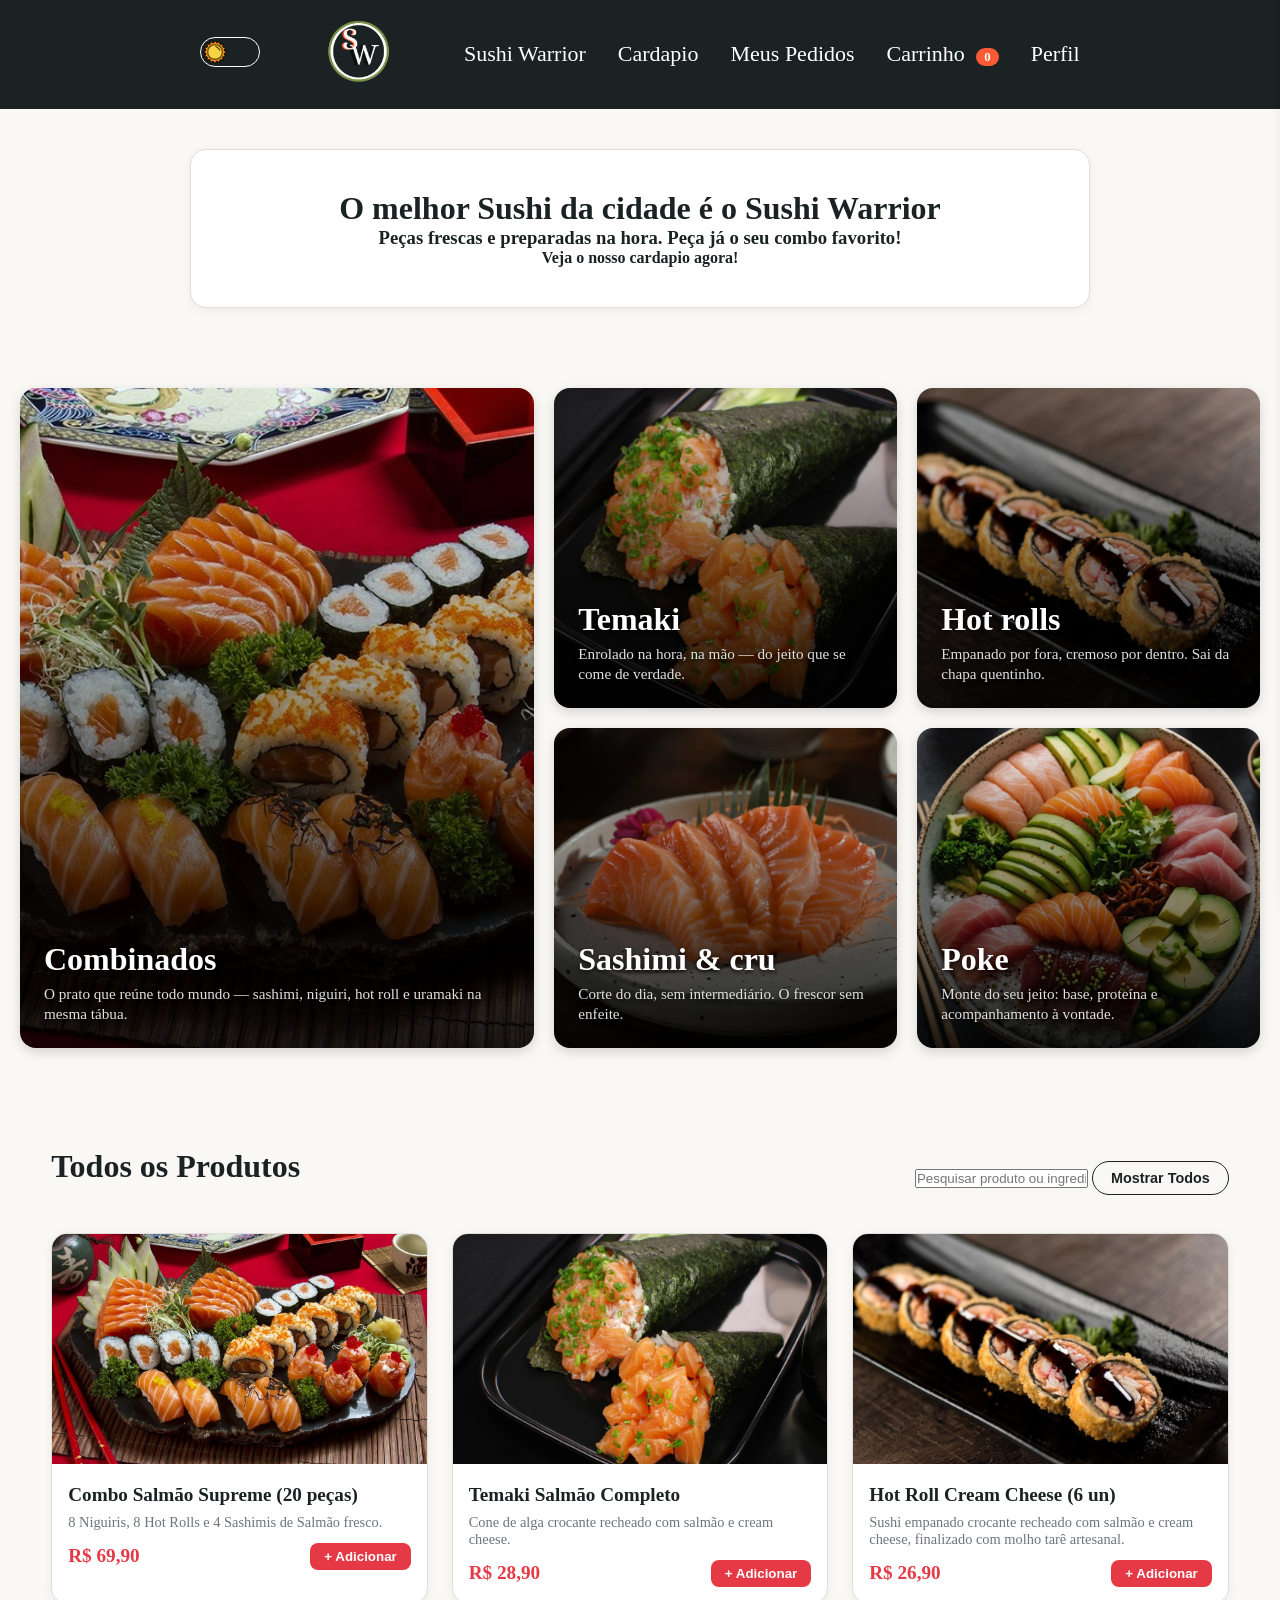
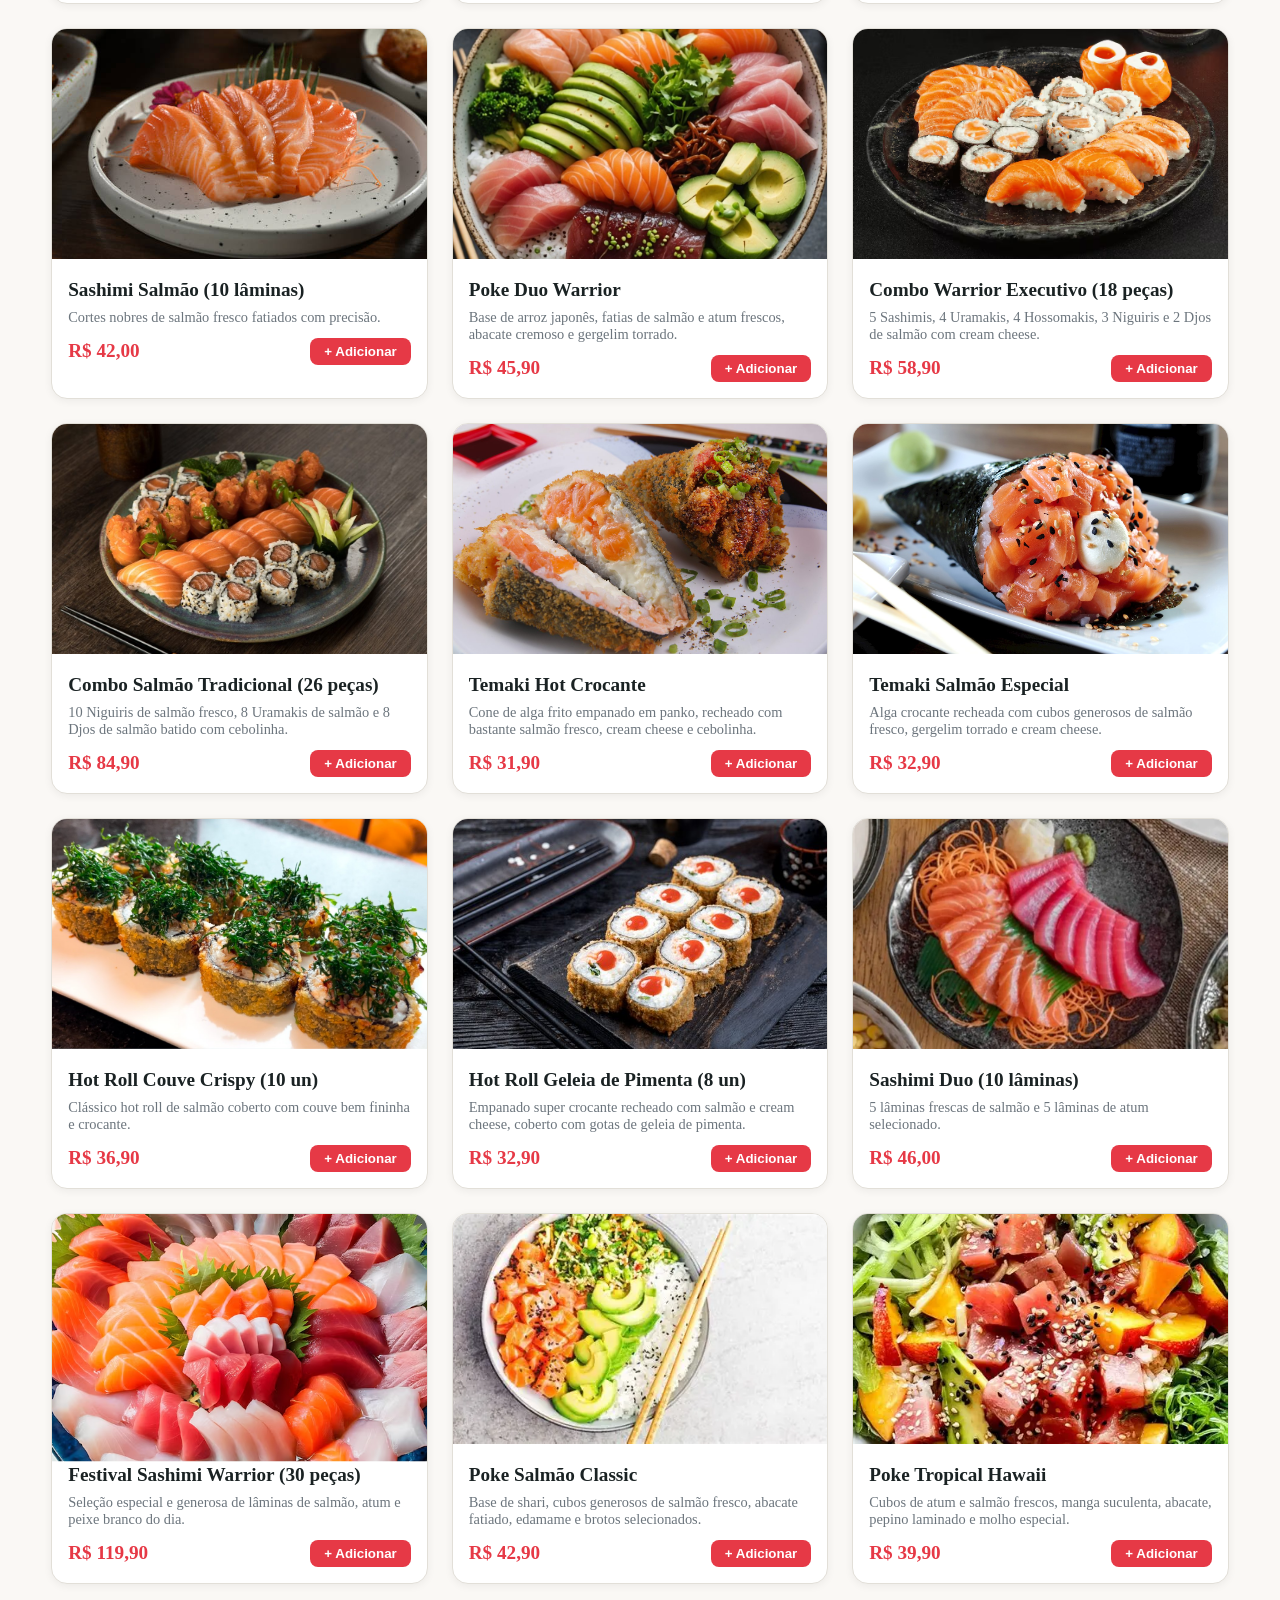
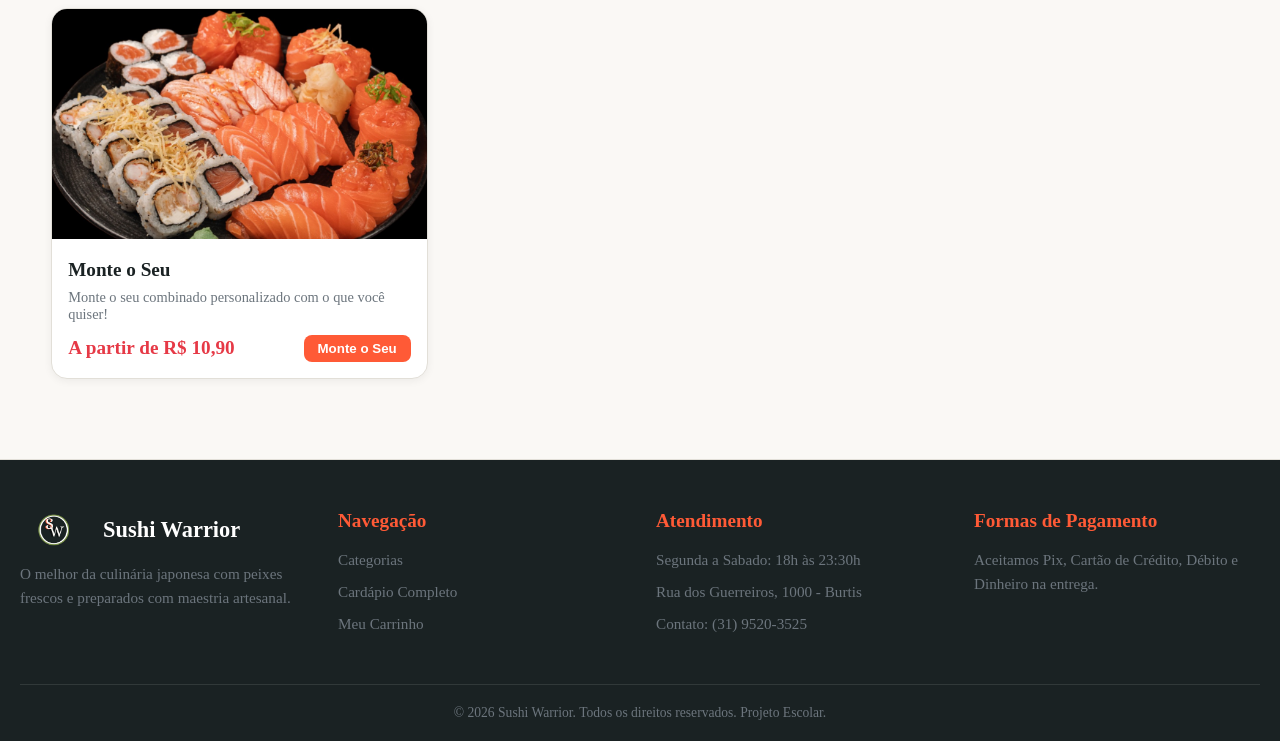
==== index.html @ b4411531 "Add files via upload" ====
<!DOCTYPE html>
<html lang="pt-BR">

<head>
    <meta charset="UTF-8">
    <meta name="viewport" content="width=device-width, initial-scale=1.0">
    <link rel="stylesheet" href="style.css">
    <script src="script.js" defer></script>
    <title>Sushi Warrior</title>
</head>

<body>
    <header>
        <div class="CorHeader">
            <ul class="Ulheader">
                <li>
                    <label for="check" id="caixinha">
                        <input type="checkbox" name="" id="check">
                        <span id="bolinha"><img src="IMG's/sol.png" id="SolLua"></span>
                    </label>
                </li>
                <li class="Logo"><a href="index.html"><img src="IMG's/LogoLoja.png" id="LogoLoja"></a></li>
                <li class="MeuNome"><a href="index.html">Sushi Warrior</a></li>
                <li class="Cardapio"><a href="#section1">Cardapio</a></li>
                <li class="Meus-Pedidos"><a href="#">Meus Pedidos</a></li>
                <li class="Carrinho">
                    <a href="#" id="btn-abrir-carrinho" onclick="abrirCarrinho(event)">
                        Carrinho <span id="contador-carrinho">0</span>
                    </a>
                </li>
                <li class="Perfil"><a href="Perfil.html">Perfil</a></li>
            </ul>
        </div>
    </header>

    <main class="TextoChamativo">
        <div class="CorChamativo">
            <div class="TxTChamativo">
                <h1>O melhor Sushi da cidade é o Sushi Warrior</h1>
                <h3>Peças frescas e preparadas na hora. Peça já o seu combo favorito!</h3>
                <h4><a class="aMain" href="#section1">Veja o nosso cardapio agora!</a></h4>
            </div>
        </div>
    </main>

    <section id="section1">
        <div class="CorSection1">
            <div class="Combinados" data-categoria="combinados" onclick="filtrarCategoria('combinados')">
                <h1>Combinados</h1>
                <p>O prato que reúne todo mundo — sashimi, niguiri, hot roll e uramaki na mesma tábua.</p>
            </div>

            <div class="Temaki" data-categoria="temaki" onclick="filtrarCategoria('temaki')">
                <h1>Temaki</h1>
                <p>Enrolado na hora, na mão — do jeito que se come de verdade.</p>
            </div>

            <div class="Hot" data-categoria="hot" onclick="filtrarCategoria('hot')">
                <h1>Hot rolls</h1>
                <p>Empanado por fora, cremoso por dentro. Sai da chapa quentinho.</p>
            </div>

            <div class="Sashimi" data-categoria="sashimi" onclick="filtrarCategoria('sashimi')">
                <h1>Sashimi & cru</h1>
                <p>Corte do dia, sem intermediário. O frescor sem enfeite.</p>
            </div>

            <div class="Poke" data-categoria="poke" onclick="filtrarCategoria('poke')">
                <h1>Poke</h1>
                <p>Monte do seu jeito: base, proteína e acompanhamento à vontade.</p>
            </div>
        </div>
    </section>

    <section id="cardapio">
        <div class="cardapio-header">
            <h2 id="titulo-categoria">Todos os Produtos</h2>
            <div class="cardapio-controles">
                <input type="text" id="campo-pesquisa" placeholder="Pesquisar produto ou ingrediente..."
                    oninput="pesquisarProdutos()">
                <button class="btn-todos" onclick="filtrarCategoria('todos')">Mostrar Todos</button>
            </div>
        </div>

        <!--Os 5 primeiros-->
        <div id="lista-produtos">
            <div class="item-produto" data-categoria="combinados">
                <img src="IMG's/Combinado.jpg" alt="Combo Salmão">
                <div class="conteudo-produto">
                    <h3>Combo Salmão Supreme (20 peças)</h3>
                    <p>8 Niguiris, 8 Hot Rolls e 4 Sashimis de Salmão fresco.</p>
                    <div class="rodape-card">
                        <span class="preco">R$ 69,90</span>
                        <button class="btn-add" onclick="adicionarDoCard(this)">+ Adicionar</button>
                    </div>
                </div>
            </div>

            <div class="item-produto" data-categoria="temaki">
                <img src="IMG's/Temaki.jpg" alt="Temaki Salmão">
                <div class="conteudo-produto">
                    <h3>Temaki Salmão Completo</h3>
                    <p>Cone de alga crocante recheado com salmão e cream cheese.</p>
                    <div class="rodape-card">
                        <span class="preco">R$ 28,90</span>
                        <button class="btn-add">+ Adicionar</button>
                    </div>
                </div>
            </div>

            <div class="item-produto" data-categoria="hot">
                <img src="IMG's/HotRollpng.png" alt="Hot Roll">
                <div class="conteudo-produto">
                    <h3>Hot Roll Cream Cheese (6 un)</h3>
                    <p>Sushi empanado crocante recheado com salmão e cream cheese, finalizado com molho tarê artesanal.
                    </p>
                    <div class="rodape-card">
                        <span class="preco">R$ 26,90</span>
                        <button class="btn-add">+ Adicionar</button>
                    </div>
                </div>
            </div>

            <div class="item-produto" data-categoria="sashimi">
                <img src="IMG's/SashimiSalmao.jpg" alt="Sashimi de Salmão">
                <div class="conteudo-produto">
                    <h3>Sashimi Salmão (10 lâminas)</h3>
                    <p>Cortes nobres de salmão fresco fatiados com precisão.</p>
                    <div class="rodape-card">
                        <span class="preco">R$ 42,00</span>
                        <button class="btn-add">+ Adicionar</button>
                    </div>
                </div>
            </div>

            <div class="item-produto" data-categoria="poke">
                <img src="IMG's/Poke.jpg" alt="Poke de Salmão">
                <div class="conteudo-produto">
                    <h3>Poke Duo Warrior</h3>
                    <p>Base de arroz japonês, fatias de salmão e atum frescos, abacate cremoso e gergelim torrado.</p>
                    <div class="rodape-card">
                        <span class="preco">R$ 45,90</span>
                        <button class="btn-add">+ Adicionar</button>
                    </div>
                </div>
            </div>

            <!--Resto do Cardapio & Combinados-->
            <div class="item-produto" data-categoria="combinados">
                <img src="IMG's/Combinado2.avif" alt="Combo Warrior Executivo">
                <div class="conteudo-produto">
                    <h3>Combo Warrior Executivo (18 peças)</h3>
                    <p>5 Sashimis, 4 Uramakis, 4 Hossomakis, 3 Niguiris e 2 Djos de salmão com cream cheese.</p>
                    <div class="rodape-card">
                        <span class="preco">R$ 58,90</span>
                        <button class="btn-add">+ Adicionar</button>
                    </div>
                </div>
            </div>

            <div class="item-produto" data-categoria="combinados">
                <img src="IMG's/Combinado3jpg.jpg" alt="Combo Premium Duplo">
                <div class="conteudo-produto">
                    <h3>Combo Salmão Tradicional (26 peças)</h3>
                    <p>10 Niguiris de salmão fresco, 8 Uramakis de salmão e 8 Djos de salmão batido com cebolinha.</p>
                    <div class="rodape-card">
                        <span class="preco">R$ 84,90</span>
                        <button class="btn-add">+ Adicionar</button>
                    </div>
                </div>
            </div>

            <!--Temaki-->
            <div class="item-produto" data-categoria="temaki">
                <img src="IMG's/Temaki2.jpg" alt="Temaki Hot Crocante">
                <div class="conteudo-produto">
                    <h3>Temaki Hot Crocante</h3>
                    <p>Cone de alga frito empanado em panko, recheado com bastante salmão fresco, cream cheese e
                        cebolinha.</p>
                    <div class="rodape-card">
                        <span class="preco">R$ 31,90</span>
                        <button class="btn-add">+ Adicionar</button>
                    </div>
                </div>
            </div>

            <div class="item-produto" data-categoria="temaki">
                <img src="IMG's/Temaki3.jpg" alt="Temaki Ebi Shrimp">
                <div class="conteudo-produto">
                    <h3>Temaki Salmão Especial</h3>
                    <p>Alga crocante recheada com cubos generosos de salmão fresco, gergelim torrado e cream cheese.</p>
                    <div class="rodape-card">
                        <span class="preco">R$ 32,90</span>
                        <button class="btn-add">+ Adicionar</button>
                    </div>
                </div>
            </div>

            <!--Hot-->
            <div class="item-produto" data-categoria="hot">
                <img src="IMG's/HotRoll2.jpg" alt="Hot Couve">
                <div class="conteudo-produto">
                    <h3>Hot Roll Couve Crispy (10 un)</h3>
                    <p>Clássico hot roll de salmão coberto com couve bem fininha e crocante.</p>
                    <div class="rodape-card">
                        <span class="preco">R$ 36,90</span>
                        <button class="btn-add">+ Adicionar</button>
                    </div>
                </div>
            </div>

            <div class="item-produto" data-categoria="hot">
                <img src="IMG's/HotRoll3.jpg" alt="Hot Doritos">
                <div class="conteudo-produto">
                    <h3>Hot Roll Geleia de Pimenta (8 un)</h3>
                    <p>Empanado super crocante recheado com salmão e cream cheese, coberto com gotas de geleia de
                        pimenta.</p>
                    <div class="rodape-card">
                        <span class="preco">R$ 32,90</span>
                        <button class="btn-add">+ Adicionar</button>
                    </div>
                </div>
            </div>

            <!--Sashimi-->
            <div class="item-produto" data-categoria="sashimi">
                <img src="IMG's/Sashimi2.webp" alt="Sashimi de Tuna">
                <div class="conteudo-produto">
                    <h3>Sashimi Duo (10 lâminas)</h3>
                    <p>5 lâminas frescas de salmão e 5 lâminas de atum selecionado.</p>
                    <div class="rodape-card">
                        <span class="preco">R$ 46,00</span>
                        <button class="btn-add">+ Adicionar</button>
                    </div>
                </div>
            </div>

            <div class="item-produto" data-categoria="sashimi">
                <img src="IMG's/Sashimi3.avif" class="img-festival" alt="Carpaccio de Salmão">
                <div class="conteudo-produto">
                    <h3>Festival Sashimi Warrior (30 peças)</h3>
                    <p>Seleção especial e generosa de lâminas de salmão, atum e peixe branco do dia.</p>
                    <div class="rodape-card">
                        <span class="preco">R$ 119,90</span>
                        <button class="btn-add">+ Adicionar</button>
                    </div>
                </div>
            </div>

            <!--Pokes-->
            <div class="item-produto" data-categoria="poke">
                <img src="IMG's/Poke2.webp" alt="Poke Ebi Tempura">
                <div class="conteudo-produto">
                    <h3>Poke Salmão Classic</h3>
                    <p>Base de shari, cubos generosos de salmão fresco, abacate fatiado, edamame e brotos selecionados.
                    </p>
                    <div class="rodape-card">
                        <span class="preco">R$ 42,90</span>
                        <button class="btn-add">+ Adicionar</button>
                    </div>
                </div>
            </div>

            <div class="item-produto" data-categoria="poke">
                <img src="IMG's/Poke3.webp" alt="Poke Veggie">
                <div class="conteudo-produto">
                    <h3>Poke Tropical Hawaii</h3>
                    <p>Cubos de atum e salmão frescos, manga suculenta, abacate, pepino laminado e molho especial.</p>
                    <div class="rodape-card">
                        <span class="preco">R$ 39,90</span>
                        <button class="btn-add">+ Adicionar</button>
                    </div>
                </div>
            </div>

            <!--Monte o seu e modal monte o seu-->
            <div class="item-produto" data-categoria="combinados">
                <img src="IMG's/CombinadoEx.jpg" alt="Monte o seu">
                <div class="conteudo-produto">
                    <h3>Monte o Seu</h3>
                    <p>Monte o seu combinado personalizado com o que você quiser!</p>
                    <div class="rodape-card">
                        <span class="preco">A partir de R$ 10,90</span>
                        <button class="btn-monte-seu" onclick="abrirModalMonteSeu()">Monte o Seu</button>
                    </div>
                </div>
            </div>
        </div>
    </section>



    <div id="carrinho-overlay" class="carrinho-overlay" onclick="fecharCarrinho()"></div>

    <aside id="carrinho-drawer" class="carrinho-drawer">
        <div class="carrinho-header">
            <h2>Seu Pedido</h2>
            <button class="btn-fechar-carrinho" onclick="fecharCarrinho()">&times;</button>
        </div>

        <div id="itens-carrinho" class="carrinho-body"></div>

        <div class="carrinho-footer">
            <div class="carrinho-total">
                <span>Total:</span>
                <strong id="preco-total">R$ 0,00</strong>
            </div>
            <button class="btn-finalizar" onclick="abrirCheckout()">Ir para Pagamento</button>
        </div>
    </aside>

    <div id="carrinho-overlay" class="carrinho-overlay" onclick="fecharCarrinho()"></div>

    <!-- DRAWER DO MONTE O SEU (SIDE PANEL) -->
    <aside id="customizador-drawer" class="carrinho-drawer">
        <div class="carrinho-header">
            <h2>Monte Seu Combinado</h2>
            <button class="btn-fechar-carrinho" onclick="fecharCustomizador()">&times;</button>
        </div>

        <div class="carrinho-body">
            <p class="customizador-instrucao">Monte seu combo do seu jeito. Selecione as peças desejadas abaixo:</p>

            <div class="lista-pecas-custom">
                <!-- Sashimi -->
                <div class="item-peca" data-id="sashimi_salmao" data-preco="3.50">
                    <img src="IMG's/Salmão-fatiadoUnico.jpg" alt="Sashimi de Salmão" class="img-peca-custom">
                    <div class="info-peca">
                        <strong>Sashimi de Salmão</strong>
                        <span>R$ 3,50 / un</span>
                    </div>
                    <div class="controles-qtd">
                        <button class="btn-qtd" onclick="alterarPecaCustom('sashimi_salmao', -1)">-</button>
                        <span id="qtd-sashimi_salmao">0</span>
                        <button class="btn-qtd" onclick="alterarPecaCustom('sashimi_salmao', 1)">+</button>
                    </div>
                </div>

                <!-- Hot Roll -->
                <div class="item-peca" data-id="hot_roll" data-preco="2.80">
                    <img src="IMG's/HotRollUnitario.png" alt="Hot Roll Cream Cheese" class="img-peca-custom">
                    <div class="info-peca">
                        <strong>Hot Roll Cream Cheese</strong>
                        <span>R$ 2,80 / un</span>
                    </div>
                    <div class="controles-qtd">
                        <button class="btn-qtd" onclick="alterarPecaCustom('hot_roll', -1)">-</button>
                        <span id="qtd-hot_roll">0</span>
                        <button class="btn-qtd" onclick="alterarPecaCustom('hot_roll', 1)">+</button>
                    </div>
                </div>

                <!-- Niguiri -->
                <div class="item-peca" data-id="niguiri_salmao" data-preco="3.00">
                    <img src="IMG's/single-salmon-niguiri.webp" alt="Niguiri de Salmão" class="img-peca-custom">
                    <div class="info-peca">
                        <strong>Niguiri de Salmão</strong>
                        <span>R$ 3,00 / un</span>
                    </div>
                    <div class="controles-qtd">
                        <button class="btn-qtd" onclick="alterarPecaCustom('niguiri_salmao', -1)">-</button>
                        <span id="qtd-niguiri_salmao">0</span>
                        <button class="btn-qtd" onclick="alterarPecaCustom('niguiri_salmao', 1)">+</button>
                    </div>
                </div>

                <!-- Uramaki -->
                <div class="item-peca" data-id="uramaki_salmao" data-preco="2.70">
                    <img src="IMG's/UnicoUramaki.webp" alt="Uramaki Salmão" class="img-peca-custom">
                    <div class="info-peca">
                        <strong>Uramaki Salmão</strong>
                        <span>R$ 2,70 / un</span>
                    </div>
                    <div class="controles-qtd">
                        <button class="btn-qtd" onclick="alterarPecaCustom('uramaki_salmao', -1)">-</button>
                        <span id="qtd-uramaki_salmao">0</span>
                        <button class="btn-qtd" onclick="alterarPecaCustom('uramaki_salmao', 1)">+</button>
                    </div>
                </div>
            </div>
        </div>

        <div class="carrinho-footer">
            <div class="carrinho-total">
                <span>Subtotal Combinado:</span>
                <strong id="preco-customizador">R$ 0,00</strong>
            </div>
            <button class="btn-finalizar" onclick="confirmarCombinadoCustomizado()">Adicionar ao Carrinho</button>
        </div>
    </aside>

    <div id="modal-pagamento" class="modal-overlay">
        <div class="modal-card">
            <div class="modal-header">
                <h2>Pagamento & Entrega</h2>
                <button class="btn-fechar-modal" onclick="fecharModalPagamento()">&times;</button>
            </div>
            <form id="form-pagamento" onsubmit="confirmarPagamento(event)">
                <div class="campo-grupo">
                    <label for="endereco">Endereço de Entrega</label>
                    <input type="text" id="endereco" placeholder="Rua, número e bairro" required>
                </div>

                <div class="campo-grupo">
                    <label>Forma de Pagamento</label>
                    <div class="opcoes-pagamento">
                        <label class="opcao-card">
                            <input type="radio" name="pagamento" value="pix" checked>
                            <span>PIX (Aprovação Instantânea)</span>
                        </label>
                        <label class="opcao-card">
                            <input type="radio" name="pagamento" value="cartao">
                            <span>Cartão de Crédito / Débito</span>
                        </label>
                        <label class="opcao-card">
                            <input type="radio" name="pagamento" value="dinheiro">
                            <span>Dinheiro na Entrega</span>
                        </label>
                    </div>
                </div>

                <div class="resumo-valores">
                    <div class="linha-resumo">
                        <span>Subtotal:</span>
                        <span id="checkout-subtotal">R$ 0,00</span>
                    </div>
                    <div class="linha-resumo">
                        <span>Taxa de Entrega (Frete):</span>
                        <span id="checkout-frete">R$ 8,00</span>
                    </div>
                    <div class="linha-resumo total-destaque">
                        <span>Total Final:</span>
                        <span id="checkout-total">R$ 0,00</span>
                    </div>
                </div>

                <button type="submit" class="btn-confirmar-pagamento">Confirmar Pagamento</button>
            </form>
        </div>
    </div>

    <div id="modal-status-pedido" class="modal-overlay">
        <div class="modal-card status-card">
            <div class="status-icone">🍣</div>
            <h2>Pedido Confirmado!</h2>
            <p>Seu pedido foi recebido e já está em preparação na cozinha.</p>

            <div class="container-timer">
                <span>Tempo estimado para entrega:</span>
                <div id="timer-contagem">35:00</div>
            </div>

            <div class="barra-progresso-wrapper">
                <div class="barra-progresso-preenchimento"></div>
            </div>

            <button class="btn-fechar-modal-status" onclick="fecharModalStatus()">Acompanhar Pedido</button>
        </div>
    </div>

    <footer>
        <div class="footer-container">
            <div class="footer-coluna">
                <div class="footer-logo">
                    <img src="IMG's/LogoLoja.png" alt="Sushi Warrior Logo">
                    <h3>Sushi Warrior</h3>
                </div>
                <p>O melhor da culinária japonesa com peixes frescos e preparados com maestria artesanal.</p>
            </div>

            <div class="footer-coluna">
                <h4>Navegação</h4>
                <ul>
                    <li><a href="#section1">Categorias</a></li>
                    <li><a href="#cardapio">Cardápio Completo</a></li>
                    <li><a href="#" onclick="abrirCarrinho(event)">Meu Carrinho</a></li>
                </ul>
            </div>

            <div class="footer-coluna">
                <h4>Atendimento</h4>
                <p>Segunda a Sabado: 18h às 23:30h</p>
                <p>Rua dos Guerreiros, 1000 - Burtis</p>
                <p>Contato: (31) 9520-3525</p>
            </div>

            <div class="footer-coluna">
                <h4>Formas de Pagamento</h4>
                <p>Aceitamos Pix, Cartão de Crédito, Débito e Dinheiro na entrega.</p>
            </div>
        </div>

        <div class="footer-direitos">
            <p>&copy; 2026 Sushi Warrior. Todos os direitos reservados. Projeto Escolar.</p>
        </div>
    </footer>

</body>

</html>
---- style.css ----
/*header e variaveis*/
:root {
  --cor-salmao: #FF5A36;
  --cor-salmao-hover: #E04826;
  --cor-nori: #1A2223;
  --cor-wasabi: #789048;
  --cor-dourado: #D4AF37;

  --bg-primary: #FAF8F5;
  --bg-secondary: #FFFFFF;
  --card-bg: #FFFFFF;
  --header-bg: #1A2223;

  --text-primary: #1A2223;
  --text-secondary: #6C757D;
  --text-on-dark: #FFFFFF;

  --border-color: #E2DFD8;
  --shadow-sm: 0 2px 8px rgba(0, 0, 0, 0.06);
  --shadow-md: 0 4px 16px rgba(0, 0, 0, 0.1);
}

.lightmode {
  --cor-salmao: #FF6F4C;
  --cor-salmao-hover: #FF8566;
  --cor-nori: #0F1415;
  --cor-wasabi: #8EA855;
  --cor-dourado: #FFD700;

  --bg-primary: #121516;
  --bg-secondary: #1A1F20;
  --card-bg: #1A1F20;
  --header-bg: #0A0D0E;

  --text-primary: #F0F2F2;
  --text-secondary: #A0AAB0;
  --text-on-dark: #FFFFFF;
}

* {
  box-sizing: border-box;
  margin: 0;
  padding: 0;
}

html {
  scroll-behavior: smooth;
}

body {
  font-family: "Cormorant Garamond", serif;
  background-color: var(--bg-primary);
  color: var(--text-primary);
  overflow-x: hidden;
  margin: 0;
  padding: 0;
}

header {
  position: sticky;
  top: 0;
  width: 100%;
  z-index: 1000;
}

.CorHeader {
  background-color: var(--header-bg);
  width: 100%;
  padding: 12px 24px;
}

.Ulheader {
  display: flex;
  justify-content: center;
  align-items: center;
  gap: 32px;
  list-style: none;
  max-width: 1200px;
  margin: 0 auto;
}

.Ulheader>li>a {
  text-decoration: none;
  color: var(--text-on-dark);
  font-size: 22px;
  white-space: nowrap;
}

#LogoLoja {
  height: 78.5px;
}

.Logo, .MeuNome, .Cardapio, .Meus-Pedidos, .Carrinho, .Perfil {
  color: var(--text-on-dark);
  padding: 0;
  margin: 0;
}


/*Cardapio e todo resto*/
.aMain {
  text-decoration: none;
  color: var(--text-primary);
}

.TextoChamativo {
  text-align: center;
  padding: 40px 20px;
}



.CorChamativo{
  background-color: var(--bg-secondary);
  max-width: 900px;
  margin: 0 auto;
  padding: 40px 20px;
  border-radius: 16px;
  border: 1px solid var(--border-color);
  box-shadow: var(--shadow-sm);
}

#section1 {
  width: 100%;
  padding: 40px 20px;
  background-color: var(--bg-primary);
}

.conteudo-text>*{
  margin: 5px;
}
.CorSection1 {
  display: grid;
  grid-template-columns: 1.5fr 1fr 1fr;
  grid-template-areas:
    "comb temaki hot"
    "comb sashimi poke";
  gap: 20px;
  max-width: 1400px;
  margin: 0 auto;
}

.Combinados { grid-area: comb; }
.Temaki     { grid-area: temaki; }
.Hot        { grid-area: hot; }
.Sashimi    { grid-area: sashimi; }
.Poke       { grid-area: poke; }

.CorSection1 > div {
  position: relative;
  border-radius: 16px;
  overflow: hidden;
  min-height: 320px;
  background-color: #111111;
  background-size: cover;
  background-position: center;
  color: #ffffff;
  padding: 24px;
  display: flex;
  flex-direction: column;
  justify-content: flex-end;
  cursor: pointer;
  transition: transform 0.3s ease, box-shadow 0.3s ease;
  box-shadow: 0 4px 12px rgba(0,0,0,0.15);
}

.CorSection1 > div:hover {
  transform: translateY(-5px);
  box-shadow: 0 8px 24px rgba(0,0,0,0.3);
}

.CorSection1 h1 {
  font-size: 2rem;
  font-weight: bold;
  margin-bottom: 6px;
  color: #ffffff;
  text-shadow: 0 2px 4px rgba(0, 0, 0, 0.8);
}

.CorSection1 p {
  font-size: 0.95rem;
  color: #e0e0e0;
  margin: 0;
  line-height: 1.3;
  text-shadow: 0 2px 4px rgba(0, 0, 0, 0.8);
}

.Combinados { background-image: linear-gradient(to top, rgba(0,0,0,0.85), transparent), url("IMG's/Combinado.jpg"); }
.Temaki     { background-image: linear-gradient(to top, rgba(0,0,0,0.85), transparent), url("IMG's/Temaki.jpg"); }
.Hot        { background-image: linear-gradient(to top, rgba(0,0,0,0.85), transparent), url("IMG's/HotRollpng.png"); }
.Sashimi    { background-image: linear-gradient(to top, rgba(0,0,0,0.85), transparent), url("IMG's/SashimiSalmao.jpg"); }
.Poke       { background-image: linear-gradient(to top, rgba(0,0,0,0.85), transparent), url("IMG's/Poke.jpg"); }

#cardapio {
  max-width: 1400px;
  width: 92%;
  margin: 40px auto;
  padding: 20px 0;
}

#titulo-categoria {
  font-size: 2rem;
  font-weight: 700;
  color: var(--text-primary);
  margin-bottom: 24px;
}

#lista-produtos {
  display: grid;
  grid-template-columns: repeat(auto-fill, minmax(280px, 1fr));
  gap: 24px;
}

.item-produto {
  background-color: var(--bg-secondary);
  border-radius: 16px;
  overflow: hidden;
  border: 1px solid var(--border-color);
  box-shadow: var(--shadow-sm);
  transition: transform 0.2s ease, box-shadow 0.2s ease;
}

.item-produto:hover {
  transform: translateY(-4px);
  box-shadow: 0 8px 20px rgba(0, 0, 0, 0.15);
}

.item-produto img {
  width: 100%;
  height: 230px;
  object-fit: cover;
}

.img-festival {
  object-fit: cover !important;
  object-position: center 40% !important;
  transform: scale(1.15);
}

.item-produto .conteudo-produto {
  padding: 16px;
}

.item-produto h3 {
  font-size: 1.2rem;
  font-weight: 600;
  color: var(--text-primary);
  margin-bottom: 8px;
}

.item-produto p {
  font-size: 0.9rem;
  color: var(--text-secondary);
  margin-bottom: 12px;
}

.item-produto .preco {
  font-size: 1.2rem;
  font-weight: bold;
  color: #e63946;
}

.cardapio-header {
  display: flex;
  justify-content: space-between;
  align-items: center;
  margin-bottom: 24px;
}

.btn-todos {
  background-color: transparent;
  border: 1px solid var(--text-primary);
  color: var(--text-primary);
  padding: 8px 18px;
  border-radius: 20px;
  font-size: 0.9rem;
  font-weight: 600;
  cursor: pointer;
  transition: all 0.2s ease;
}

.btn-todos:hover {
  background-color: var(--text-primary);
  color: var(--bg-primary);
}

.rodape-card {
  display: flex;
  justify-content: space-between;
  align-items: center;
  margin-top: 12px;
}

.btn-add {
  background-color: #e63946;
  color: #ffffff;
  border: none;
  padding: 6px 14px;
  border-radius: 8px;
  font-weight: 600;
  cursor: pointer;
  transition: background 0.2s ease;
}

.btn-add:hover {
  background-color: #c82333;
}

/*Crie o seu*/
.customizador-instrucao {
  font-size: 0.95rem;
  color: var(--text-secondary);
  margin-bottom: 16px;
  line-height: 1.4;
}

.lista-pecas-custom {
  display: flex;
  flex-direction: column;
  gap: 14px;
}

/* Atualizado: adicionado gap para afastar a imagem */
.item-peca {
  display: flex;
  align-items: center;
  gap: 12px;
  padding: 10px 12px;
  border: 1px solid var(--border-color);
  border-radius: 10px;
  background-color: var(--bg-primary);
}

/* NOVO: Estilo para a imagem de cada peça no montador */
.img-peca-custom {
  width: 50px;
  height: 50px;
  border-radius: 8px;
  object-fit: cover;
  flex-shrink: 0;
}

/* Atualizado: flex: 1 faz o texto empurrar os botões + e - para a direita */
.info-peca {
  flex: 1;
  display: flex;
  flex-direction: column;
  gap: 2px;
}

.info-peca strong {
  font-size: 0.95rem;
  color: var(--text-primary);
}

.info-peca span {
  font-size: 0.85rem;
  color: var(--cor-salmao);
  font-weight: 600;
}

.btn-monte-seu {
  background-color: var(--cor-salmao);
  color: #ffffff;
  border: none;
  padding: 6px 14px;
  border-radius: 8px;
  font-weight: 600;
  cursor: pointer;
  transition: background 0.2s ease;
}

.btn-monte-seu:hover {
  background-color: var(--cor-salmao-hover);
}
/*Modo claro e escuro*/
#caixinha {
  display: inline-block;
  width: 60px;
  height: 30px;
  border: 1px solid #ffffff;
  border-radius: 50px;
  position: relative;
  overflow: hidden;
  cursor: pointer;
}

#bolinha {
  display: flex;
  align-items: center;
  justify-content: center;
  width: 26px;
  height: 26px;
  position: absolute;
  left: 1px;
  top: 1px;
  border-radius: 50%;
  transition: transform 0.3s ease;
}

#bolinha > img {
  width: 100%;
  height: 100%;
  object-fit: contain;
}

#check:checked + #bolinha {
  transform: translateX(30px);
}

#check {
  position: absolute;
  width: 100%;
  height: 100%;
  z-index: 2;
  opacity: 0;
  cursor: pointer;
}

/*Carrinho e etc*/
#contador-carrinho {
  background-color: var(--cor-salmao);
  color: #ffffff;
  font-size: 0.8rem;
  font-weight: bold;
  padding: 2px 8px;
  border-radius: 12px;
  margin-left: 6px;
}

.carrinho-overlay {
  position: fixed;
  top: 0;
  left: 0;
  width: 100vw;
  height: 100vh;
  background-color: rgba(0, 0, 0, 0.6);
  z-index: 1001;
  display: none;
  opacity: 0;
  transition: opacity 0.3s ease;
}

.carrinho-overlay.ativo {
  display: block;
  opacity: 1;
}

.carrinho-drawer {
  position: fixed;
  top: 0;
  right: -420px;
  width: 100%;
  max-width: 400px;
  height: 100vh;
  background-color: var(--bg-secondary);
  color: var(--text-primary);
  box-shadow: -4px 0 20px rgba(0, 0, 0, 0.25);
  z-index: 1002;
  display: flex;
  flex-direction: column;
  transition: right 0.3s ease;
}

.carrinho-drawer.ativo {
  right: 0;
}

.carrinho-header {
  padding: 20px;
  display: flex;
  justify-content: space-between;
  align-items: center;
  border-bottom: 1px solid var(--border-color);
}

.carrinho-header h2 {
  font-size: 1.5rem;
  font-weight: 700;
}

.btn-fechar-carrinho {
  background: none;
  border: none;
  font-size: 2rem;
  color: var(--text-primary);
  cursor: pointer;
}

.carrinho-body {
  flex: 1;
  overflow-y: auto;
  padding: 20px;
  display: flex;
  flex-direction: column;
  gap: 16px;
}

.carrinho-vazio {
  text-align: center;
  color: var(--text-secondary);
  margin-top: 40px;
  font-size: 1.1rem;
}

.item-carrinho {
  display: flex;
  align-items: center;
  gap: 12px;
  padding-bottom: 12px;
  border-bottom: 1px solid var(--border-color);
}

.item-carrinho img {
  width: 60px;
  height: 60px;
  border-radius: 8px;
  object-fit: cover;
}

.info-item {
  flex: 1;
}

.info-item h4 {
  font-size: 1rem;
  margin-bottom: 4px;
}

.info-item .preco-item {
  color: var(--cor-salmao);
  font-weight: bold;
  font-size: 0.95rem;
}

.controles-qtd {
  display: flex;
  align-items: center;
  gap: 8px;
  margin-top: 6px;
}

.btn-qtd {
  background-color: var(--bg-primary);
  border: 1px solid var(--border-color);
  color: var(--text-primary);
  width: 24px;
  height: 24px;
  border-radius: 4px;
  font-weight: bold;
  cursor: pointer;
}

.carrinho-footer {
  padding: 20px;
  border-top: 1px solid var(--border-color);
  background-color: var(--bg-primary);
}

.carrinho-total {
  display: flex;
  justify-content: space-between;
  font-size: 1.3rem;
  margin-bottom: 16px;
}

.carrinho-total strong {
  color: var(--cor-salmao);
}

.btn-finalizar {
  width: 100%;
  background-color: var(--cor-salmao);
  color: #ffffff;
  border: none;
  padding: 14px;
  border-radius: 8px;
  font-size: 1.1rem;
  font-weight: bold;
  cursor: pointer;
  transition: background-color 0.2s ease;
}

.btn-finalizar:hover {
  background-color: var(--cor-salmao-hover);
}

.modal-overlay {
  position: fixed;
  top: 0;
  left: 0;
  width: 100vw;
  height: 100vh;
  background-color: rgba(0, 0, 0, 0.7);
  z-index: 2000;
  display: none;
  justify-content: center;
  align-items: center;
  padding: 20px;
}

.modal-overlay.ativo {
  display: flex;
}

.modal-card {
  background-color: var(--bg-secondary);
  color: var(--text-primary);
  width: 100%;
  max-width: 480px;
  border-radius: 16px;
  padding: 24px;
  box-shadow: var(--shadow-md);
  border: 1px solid var(--border-color);
  position: relative;
}

.modal-header {
  display: flex;
  justify-content: space-between;
  align-items: center;
  margin-bottom: 20px;
  border-bottom: 1px solid var(--border-color);
  padding-bottom: 12px;
}

.modal-header h2 {
  font-size: 1.4rem;
}

.btn-fechar-modal {
  background: none;
  border: none;
  font-size: 1.8rem;
  color: var(--text-primary);
  cursor: pointer;
}

.campo-grupo {
  margin-bottom: 18px;
}

.campo-grupo label {
  display: block;
  font-weight: 600;
  margin-bottom: 8px;
}

.campo-grupo input[type="text"] {
  width: 100%;
  padding: 10px 14px;
  border-radius: 8px;
  border: 1px solid var(--border-color);
  background-color: var(--bg-primary);
  color: var(--text-primary);
  font-size: 0.95rem;
}

.opcoes-pagamento {
  display: flex;
  flex-direction: column;
  gap: 10px;
}

.opcao-card {
  display: flex;
  align-items: center;
  gap: 10px;
  padding: 10px 14px;
  border: 1px solid var(--border-color);
  border-radius: 8px;
  cursor: pointer;
  background-color: var(--bg-primary);
}

.resumo-valores {
  margin: 20px 0;
  padding: 14px;
  background-color: var(--bg-primary);
  border-radius: 8px;
  display: flex;
  flex-direction: column;
  gap: 8px;
}

.linha-resumo {
  display: flex;
  justify-content: space-between;
  font-size: 0.95rem;
}

.total-destaque {
  font-weight: bold;
  font-size: 1.1rem;
  color: var(--cor-salmao);
  border-top: 1px dashed var(--border-color);
  padding-top: 8px;
  margin-top: 4px;
}

.btn-confirmar-pagamento, .btn-fechar-modal-status {
  width: 100%;
  background-color: var(--cor-salmao);
  color: #ffffff;
  border: none;
  padding: 12px;
  border-radius: 8px;
  font-size: 1rem;
  font-weight: bold;
  cursor: pointer;
  transition: background 0.2s ease;
}

.btn-confirmar-pagamento:hover, .btn-fechar-modal-status:hover {
  background-color: var(--cor-salmao-hover);
}

.status-card {
  text-align: center;
}

.status-icone {
  font-size: 3rem;
  margin-bottom: 10px;
}

.container-timer {
  margin: 20px 0;
  padding: 16px;
  background-color: var(--bg-primary);
  border-radius: 12px;
}

#timer-contagem {
  font-size: 2.5rem;
  font-weight: bold;
  color: var(--cor-salmao);
  margin-top: 6px;
}

.barra-progresso-wrapper {
  width: 100%;
  height: 10px;
  background-color: var(--border-color);
  border-radius: 5px;
  overflow: hidden;
  margin-bottom: 20px;
}

.barra-progresso-preenchimento {
  width: 30%;
  height: 100%;
  background-color: var(--cor-salmao);
  animation: progressoAnimacao 3s infinite alternate;
}

@keyframes progressoAnimacao {
  0% { width: 25%; }
  100% { width: 45%; }
}

/*Footer*/
footer {
    background-color: var(--header-bg);
    color: var(--text-on-dark);
    padding: 50px 20px 20px 20px;
    margin-top: 60px;
    border-top: 1px solid var(--border-color);
}

.footer-container {
    max-width: 1400px;
    margin: 0 auto;
    display: grid;
    grid-template-columns: repeat(auto-fit, minmax(220px, 1fr));
    gap: 32px;
}

.footer-coluna h4 {
    font-size: 1.2rem;
    margin-bottom: 16px;
    color: var(--cor-salmao);
}

.footer-coluna p, .footer-coluna li {
    font-size: 0.95rem;
    color: var(--text-secondary);
    line-height: 1.6;
    margin-bottom: 8px;
}

.footer-coluna ul {
    list-style: none;
}

.footer-coluna a {
    color: var(--text-secondary);
    text-decoration: none;
    transition: color 0.2s ease;
}

.footer-coluna a:hover {
    color: var(--cor-salmao);
}

.footer-logo {
    display: flex;
    align-items: center;
    gap: 12px;
    margin-bottom: 12px;
}

.footer-logo img {
    height: 40px;
}

.footer-logo h3 {
    font-size: 1.4rem;
    color: var(--text-on-dark);
}

.footer-direitos {
    max-width: 1400px;
    margin: 40px auto 0 auto;
    padding-top: 20px;
    border-top: 1px solid rgba(255, 255, 255, 0.1);
    text-align: center;
    font-size: 0.85rem;
    color: var(--text-secondary);
}
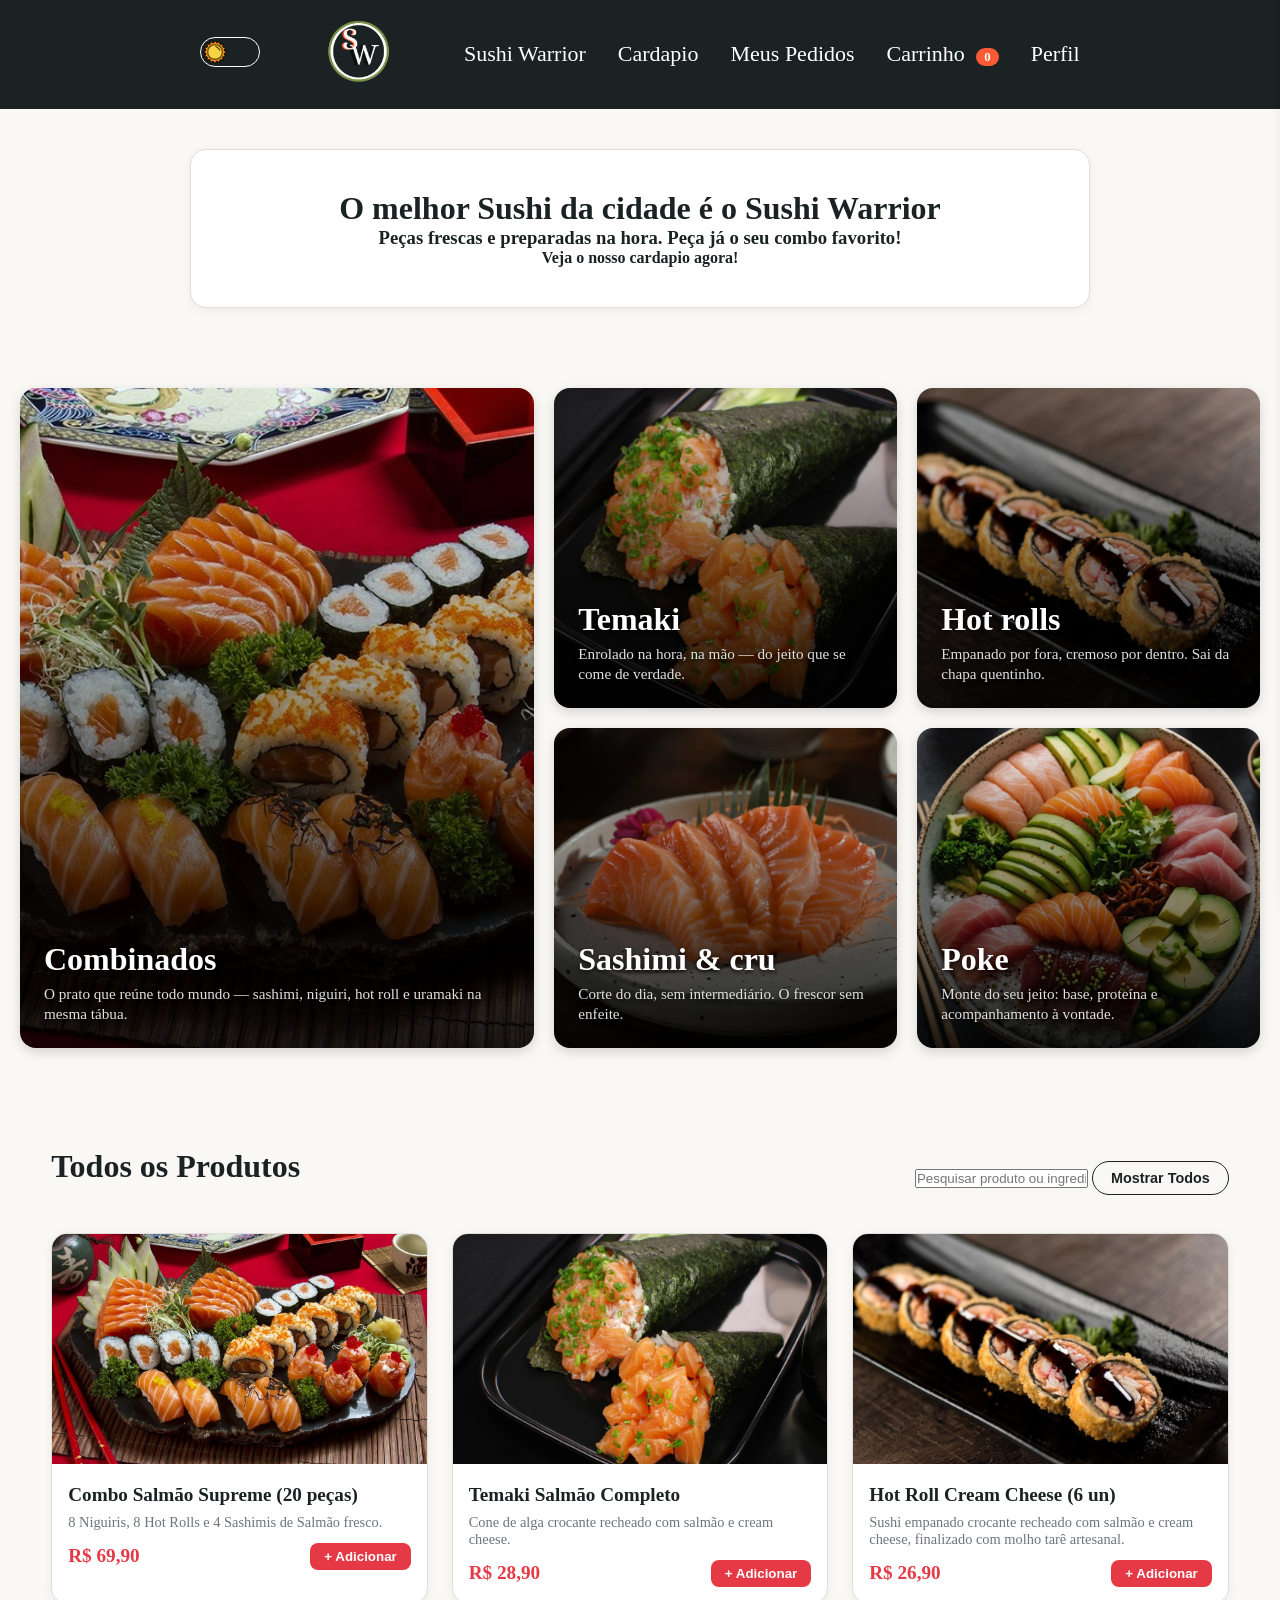
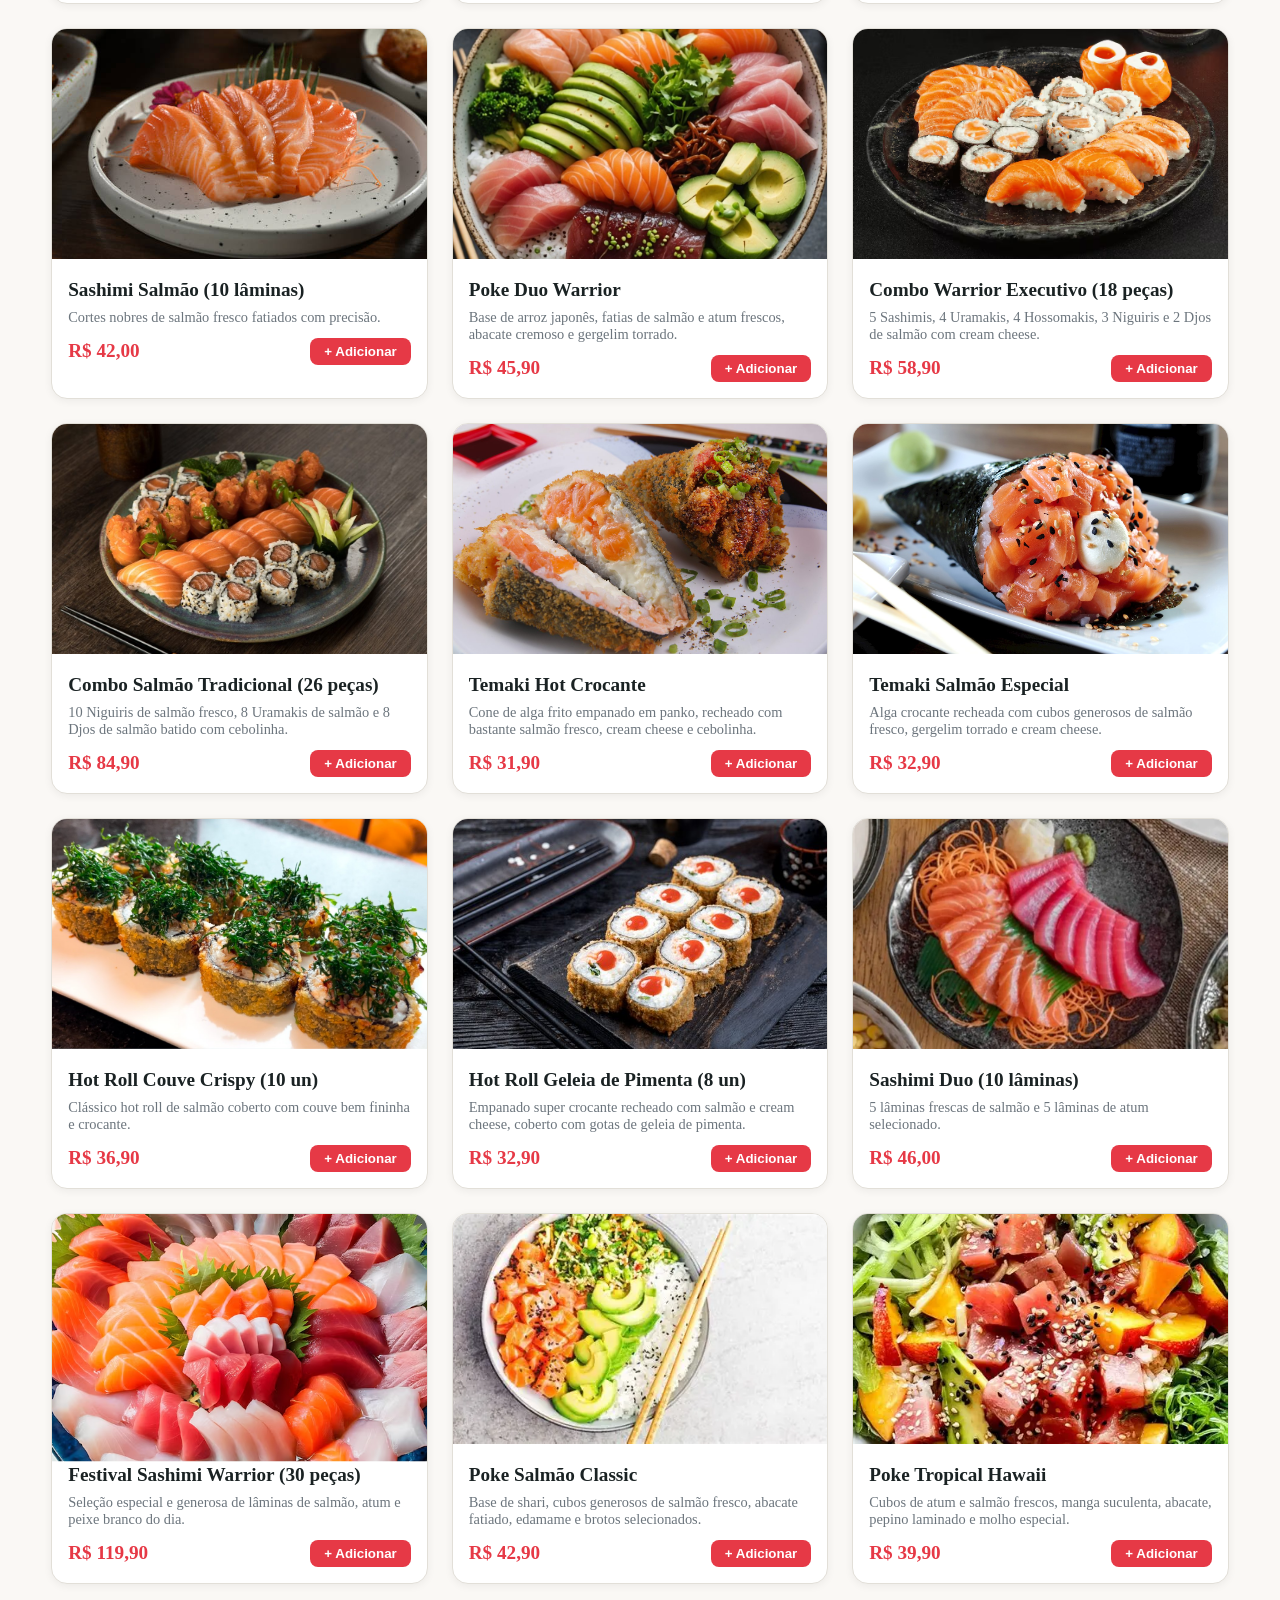
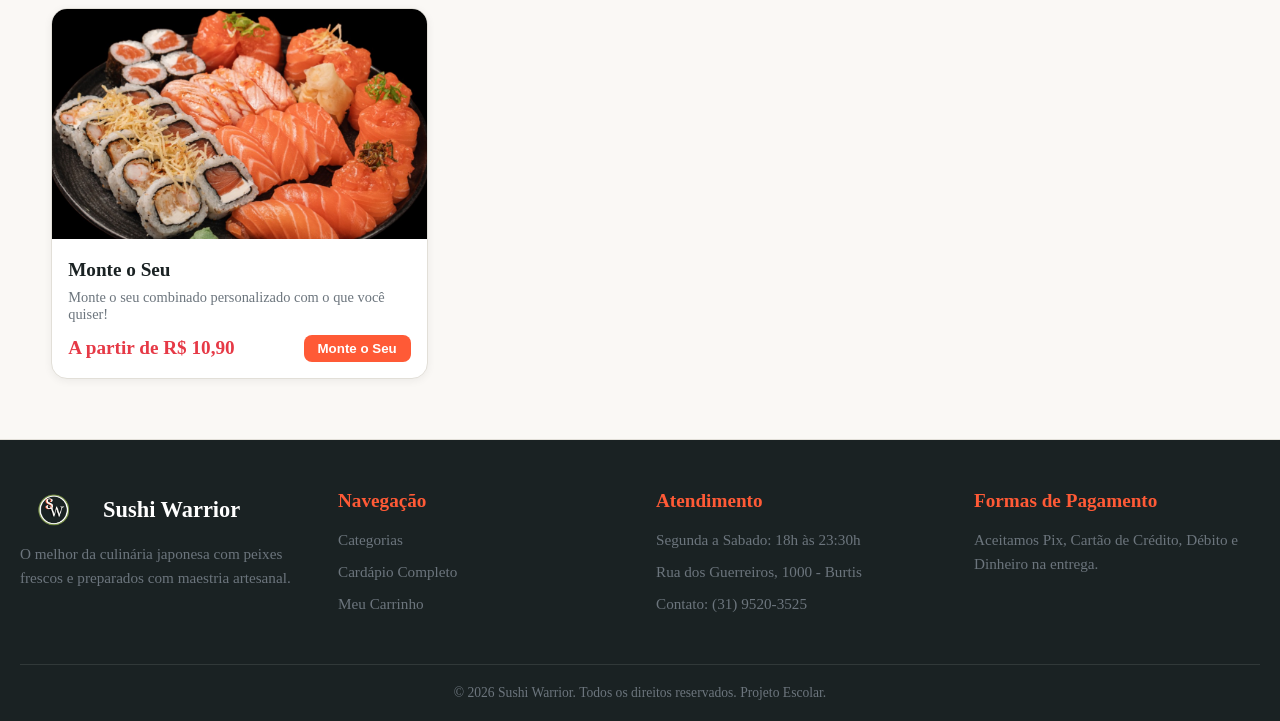
==== commit d1a23f57: "Add files via upload" ====
--- a/index.html
+++ b/index.html
@@ -4,7 +4,7 @@
 <head>
     <meta charset="UTF-8">
     <meta name="viewport" content="width=device-width, initial-scale=1.0">
-    <link rel="stylesheet" href="style.css">
+    <link rel="stylesheet" href="SushiWarrior.css">
     <script src="script.js" defer></script>
     <title>Sushi Warrior</title>
 </head>
--- a/SushiWarrior.css
+++ b/SushiWarrior.css
@@ -0,0 +1,834 @@
+/*header e variaveis*/
+:root {
+  --cor-salmao: #FF5A36;
+  --cor-salmao-hover: #E04826;
+  --cor-nori: #1A2223;
+  --cor-wasabi: #789048;
+  --cor-dourado: #D4AF37;
+
+  --bg-primary: #FAF8F5;
+  --bg-secondary: #FFFFFF;
+  --card-bg: #FFFFFF;
+  --header-bg: #1A2223;
+
+  --text-primary: #1A2223;
+  --text-secondary: #6C757D;
+  --text-on-dark: #FFFFFF;
+
+  --border-color: #E2DFD8;
+  --shadow-sm: 0 2px 8px rgba(0, 0, 0, 0.06);
+  --shadow-md: 0 4px 16px rgba(0, 0, 0, 0.1);
+}
+
+.lightmode {
+  --cor-salmao: #FF6F4C;
+  --cor-salmao-hover: #FF8566;
+  --cor-nori: #0F1415;
+  --cor-wasabi: #8EA855;
+  --cor-dourado: #FFD700;
+
+  --bg-primary: #121516;
+  --bg-secondary: #1A1F20;
+  --card-bg: #1A1F20;
+  --header-bg: #0A0D0E;
+
+  --text-primary: #F0F2F2;
+  --text-secondary: #A0AAB0;
+  --text-on-dark: #FFFFFF;
+}
+
+* {
+  box-sizing: border-box;
+  margin: 0;
+  padding: 0;
+}
+
+html {
+  scroll-behavior: smooth;
+}
+
+body {
+  font-family: "Cormorant Garamond", serif;
+  background-color: var(--bg-primary);
+  color: var(--text-primary);
+  overflow-x: hidden;
+  margin: 0;
+  padding: 0;
+  min-height: 100vh;
+  display: flex;
+  flex-direction: column;
+}
+
+header {
+  position: sticky;
+  top: 0;
+  width: 100%;
+  z-index: 1000;
+}
+
+.CorHeader {
+  background-color: var(--header-bg);
+  width: 100%;
+  padding: 12px 24px;
+}
+
+.Ulheader {
+  display: flex;
+  justify-content: center;
+  align-items: center;
+  gap: 32px;
+  list-style: none;
+  max-width: 1200px;
+  margin: 0 auto;
+}
+
+.Ulheader>li>a {
+  text-decoration: none;
+  color: var(--text-on-dark);
+  font-size: 22px;
+  white-space: nowrap;
+}
+
+#LogoLoja {
+  height: 78.5px;
+}
+
+.Logo, .MeuNome, .Cardapio, .Meus-Pedidos, .Carrinho, .Perfil {
+  color: var(--text-on-dark);
+  padding: 0;
+  margin: 0;
+}
+
+
+/*Cardapio e todo resto*/
+.aMain {
+  text-decoration: none;
+  color: var(--text-primary);
+}
+
+.TextoChamativo {
+  text-align: center;
+  padding: 40px 20px;
+}
+
+
+
+.CorChamativo{
+  background-color: var(--bg-secondary);
+  max-width: 900px;
+  margin: 0 auto;
+  padding: 40px 20px;
+  border-radius: 16px;
+  border: 1px solid var(--border-color);
+  box-shadow: var(--shadow-sm);
+}
+
+#section1 {
+  width: 100%;
+  padding: 40px 20px;
+  background-color: var(--bg-primary);
+}
+
+.conteudo-text>*{
+  margin: 5px;
+}
+.CorSection1 {
+  display: grid;
+  grid-template-columns: 1.5fr 1fr 1fr;
+  grid-template-areas:
+    "comb temaki hot"
+    "comb sashimi poke";
+  gap: 20px;
+  max-width: 1400px;
+  margin: 0 auto;
+}
+
+.Combinados { grid-area: comb; }
+.Temaki     { grid-area: temaki; }
+.Hot        { grid-area: hot; }
+.Sashimi    { grid-area: sashimi; }
+.Poke       { grid-area: poke; }
+
+.CorSection1 > div {
+  position: relative;
+  border-radius: 16px;
+  overflow: hidden;
+  min-height: 320px;
+  background-color: #111111;
+  background-size: cover;
+  background-position: center;
+  color: #ffffff;
+  padding: 24px;
+  display: flex;
+  flex-direction: column;
+  justify-content: flex-end;
+  cursor: pointer;
+  transition: transform 0.3s ease, box-shadow 0.3s ease;
+  box-shadow: 0 4px 12px rgba(0,0,0,0.15);
+}
+
+.CorSection1 > div:hover {
+  transform: translateY(-5px);
+  box-shadow: 0 8px 24px rgba(0,0,0,0.3);
+}
+
+.CorSection1 h1 {
+  font-size: 2rem;
+  font-weight: bold;
+  margin-bottom: 6px;
+  color: #ffffff;
+  text-shadow: 0 2px 4px rgba(0, 0, 0, 0.8);
+}
+
+.CorSection1 p {
+  font-size: 0.95rem;
+  color: #e0e0e0;
+  margin: 0;
+  line-height: 1.3;
+  text-shadow: 0 2px 4px rgba(0, 0, 0, 0.8);
+}
+
+.Combinados { background-image: linear-gradient(to top, rgba(0,0,0,0.85), transparent), url("IMG's/Combinado.jpg"); }
+.Temaki     { background-image: linear-gradient(to top, rgba(0,0,0,0.85), transparent), url("IMG's/Temaki.jpg"); }
+.Hot        { background-image: linear-gradient(to top, rgba(0,0,0,0.85), transparent), url("IMG's/HotRollpng.png"); }
+.Sashimi    { background-image: linear-gradient(to top, rgba(0,0,0,0.85), transparent), url("IMG's/SashimiSalmao.jpg"); }
+.Poke       { background-image: linear-gradient(to top, rgba(0,0,0,0.85), transparent), url("IMG's/Poke.jpg"); }
+
+#cardapio {
+  max-width: 1400px;
+  width: 92%;
+  margin: 40px auto;
+  padding: 20px 0;
+}
+
+#titulo-categoria {
+  font-size: 2rem;
+  font-weight: 700;
+  color: var(--text-primary);
+  margin-bottom: 24px;
+}
+
+#lista-produtos {
+  display: grid;
+  grid-template-columns: repeat(auto-fill, minmax(280px, 1fr));
+  gap: 24px;
+}
+
+.item-produto {
+  background-color: var(--bg-secondary);
+  border-radius: 16px;
+  overflow: hidden;
+  border: 1px solid var(--border-color);
+  box-shadow: var(--shadow-sm);
+  transition: transform 0.2s ease, box-shadow 0.2s ease;
+}
+
+.item-produto:hover {
+  transform: translateY(-4px);
+  box-shadow: 0 8px 20px rgba(0, 0, 0, 0.15);
+}
+
+.item-produto img {
+  width: 100%;
+  height: 230px;
+  object-fit: cover;
+}
+
+.img-festival {
+  object-fit: cover !important;
+  object-position: center 40% !important;
+  transform: scale(1.15);
+}
+
+.item-produto .conteudo-produto {
+  padding: 16px;
+}
+
+.item-produto h3 {
+  font-size: 1.2rem;
+  font-weight: 600;
+  color: var(--text-primary);
+  margin-bottom: 8px;
+}
+
+.item-produto p {
+  font-size: 0.9rem;
+  color: var(--text-secondary);
+  margin-bottom: 12px;
+}
+
+.item-produto .preco {
+  font-size: 1.2rem;
+  font-weight: bold;
+  color: #e63946;
+}
+
+.cardapio-header {
+  display: flex;
+  justify-content: space-between;
+  align-items: center;
+  margin-bottom: 24px;
+}
+
+.btn-todos {
+  background-color: transparent;
+  border: 1px solid var(--text-primary);
+  color: var(--text-primary);
+  padding: 8px 18px;
+  border-radius: 20px;
+  font-size: 0.9rem;
+  font-weight: 600;
+  cursor: pointer;
+  transition: all 0.2s ease;
+}
+
+.btn-todos:hover {
+  background-color: var(--text-primary);
+  color: var(--bg-primary);
+}
+
+.rodape-card {
+  display: flex;
+  justify-content: space-between;
+  align-items: center;
+  margin-top: 12px;
+}
+
+.btn-add {
+  background-color: #e63946;
+  color: #ffffff;
+  border: none;
+  padding: 6px 14px;
+  border-radius: 8px;
+  font-weight: 600;
+  cursor: pointer;
+  transition: background 0.2s ease;
+}
+
+.btn-add:hover {
+  background-color: #c82333;
+}
+
+/*Crie o seu*/
+.customizador-instrucao {
+  font-size: 0.95rem;
+  color: var(--text-secondary);
+  margin-bottom: 16px;
+  line-height: 1.4;
+}
+
+.lista-pecas-custom {
+  display: flex;
+  flex-direction: column;
+  gap: 14px;
+}
+
+/* Atualizado: adicionado gap para afastar a imagem */
+.item-peca {
+  display: flex;
+  align-items: center;
+  gap: 12px;
+  padding: 10px 12px;
+  border: 1px solid var(--border-color);
+  border-radius: 10px;
+  background-color: var(--bg-primary);
+}
+
+/* NOVO: Estilo para a imagem de cada peça no montador */
+.img-peca-custom {
+  width: 50px;
+  height: 50px;
+  border-radius: 8px;
+  object-fit: cover;
+  flex-shrink: 0;
+}
+
+/* Atualizado: flex: 1 faz o texto empurrar os botões + e - para a direita */
+.info-peca {
+  flex: 1;
+  display: flex;
+  flex-direction: column;
+  gap: 2px;
+}
+
+.info-peca strong {
+  font-size: 0.95rem;
+  color: var(--text-primary);
+}
+
+.info-peca span {
+  font-size: 0.85rem;
+  color: var(--cor-salmao);
+  font-weight: 600;
+}
+
+.btn-monte-seu {
+  background-color: var(--cor-salmao);
+  color: #ffffff;
+  border: none;
+  padding: 6px 14px;
+  border-radius: 8px;
+  font-weight: 600;
+  cursor: pointer;
+  transition: background 0.2s ease;
+}
+
+.btn-monte-seu:hover {
+  background-color: var(--cor-salmao-hover);
+}
+/*Modo claro e escuro*/
+#caixinha {
+  display: inline-block;
+  width: 60px;
+  height: 30px;
+  border: 1px solid #ffffff;
+  border-radius: 50px;
+  position: relative;
+  overflow: hidden;
+  cursor: pointer;
+}
+
+#bolinha {
+  display: flex;
+  align-items: center;
+  justify-content: center;
+  width: 26px;
+  height: 26px;
+  position: absolute;
+  left: 1px;
+  top: 1px;
+  border-radius: 50%;
+  transition: transform 0.3s ease;
+}
+
+#bolinha > img {
+  width: 100%;
+  height: 100%;
+  object-fit: contain;
+}
+
+#check:checked + #bolinha {
+  transform: translateX(30px);
+}
+
+#check {
+  position: absolute;
+  width: 100%;
+  height: 100%;
+  z-index: 2;
+  opacity: 0;
+  cursor: pointer;
+}
+
+/*Carrinho e etc*/
+#contador-carrinho {
+  background-color: var(--cor-salmao);
+  color: #ffffff;
+  font-size: 0.8rem;
+  font-weight: bold;
+  padding: 2px 8px;
+  border-radius: 12px;
+  margin-left: 6px;
+}
+
+.carrinho-overlay {
+  position: fixed;
+  top: 0;
+  left: 0;
+  width: 100vw;
+  height: 100vh;
+  background-color: rgba(0, 0, 0, 0.6);
+  z-index: 1001;
+  display: none;
+  opacity: 0;
+  transition: opacity 0.3s ease;
+}
+
+.carrinho-overlay.ativo {
+  display: block;
+  opacity: 1;
+}
+
+.carrinho-drawer {
+  position: fixed;
+  top: 0;
+  right: -420px;
+  width: 100%;
+  max-width: 400px;
+  height: 100vh;
+  background-color: var(--bg-secondary);
+  color: var(--text-primary);
+  box-shadow: -4px 0 20px rgba(0, 0, 0, 0.25);
+  z-index: 1002;
+  display: flex;
+  flex-direction: column;
+  transition: right 0.3s ease;
+}
+
+.carrinho-drawer.ativo {
+  right: 0;
+}
+
+.carrinho-header {
+  padding: 20px;
+  display: flex;
+  justify-content: space-between;
+  align-items: center;
+  border-bottom: 1px solid var(--border-color);
+}
+
+.carrinho-header h2 {
+  font-size: 1.5rem;
+  font-weight: 700;
+}
+
+.btn-fechar-carrinho {
+  background: none;
+  border: none;
+  font-size: 2rem;
+  color: var(--text-primary);
+  cursor: pointer;
+}
+
+.carrinho-body {
+  flex: 1;
+  overflow-y: auto;
+  padding: 20px;
+  display: flex;
+  flex-direction: column;
+  gap: 16px;
+}
+
+.carrinho-vazio {
+  text-align: center;
+  color: var(--text-secondary);
+  margin-top: 40px;
+  font-size: 1.1rem;
+}
+
+.item-carrinho {
+  display: flex;
+  align-items: center;
+  gap: 12px;
+  padding-bottom: 12px;
+  border-bottom: 1px solid var(--border-color);
+}
+
+.item-carrinho img {
+  width: 60px;
+  height: 60px;
+  border-radius: 8px;
+  object-fit: cover;
+}
+
+.info-item {
+  flex: 1;
+}
+
+.info-item h4 {
+  font-size: 1rem;
+  margin-bottom: 4px;
+}
+
+.info-item .preco-item {
+  color: var(--cor-salmao);
+  font-weight: bold;
+  font-size: 0.95rem;
+}
+
+.controles-qtd {
+  display: flex;
+  align-items: center;
+  gap: 8px;
+  margin-top: 6px;
+}
+
+.btn-qtd {
+  background-color: var(--bg-primary);
+  border: 1px solid var(--border-color);
+  color: var(--text-primary);
+  width: 24px;
+  height: 24px;
+  border-radius: 4px;
+  font-weight: bold;
+  cursor: pointer;
+}
+
+.carrinho-footer {
+  padding: 20px;
+  border-top: 1px solid var(--border-color);
+  background-color: var(--bg-primary);
+}
+
+.carrinho-total {
+  display: flex;
+  justify-content: space-between;
+  font-size: 1.3rem;
+  margin-bottom: 16px;
+}
+
+.carrinho-total strong {
+  color: var(--cor-salmao);
+}
+
+.btn-finalizar {
+  width: 100%;
+  background-color: var(--cor-salmao);
+  color: #ffffff;
+  border: none;
+  padding: 14px;
+  border-radius: 8px;
+  font-size: 1.1rem;
+  font-weight: bold;
+  cursor: pointer;
+  transition: background-color 0.2s ease;
+}
+
+.btn-finalizar:hover {
+  background-color: var(--cor-salmao-hover);
+}
+
+.modal-overlay {
+  position: fixed;
+  top: 0;
+  left: 0;
+  width: 100vw;
+  height: 100vh;
+  background-color: rgba(0, 0, 0, 0.7);
+  z-index: 2000;
+  display: none;
+  justify-content: center;
+  align-items: center;
+  padding: 20px;
+}
+
+.modal-overlay.ativo {
+  display: flex;
+}
+
+.modal-card {
+  background-color: var(--bg-secondary);
+  color: var(--text-primary);
+  width: 100%;
+  max-width: 480px;
+  border-radius: 16px;
+  padding: 24px;
+  box-shadow: var(--shadow-md);
+  border: 1px solid var(--border-color);
+  position: relative;
+}
+
+.modal-header {
+  display: flex;
+  justify-content: space-between;
+  align-items: center;
+  margin-bottom: 20px;
+  border-bottom: 1px solid var(--border-color);
+  padding-bottom: 12px;
+}
+
+.modal-header h2 {
+  font-size: 1.4rem;
+}
+
+.btn-fechar-modal {
+  background: none;
+  border: none;
+  font-size: 1.8rem;
+  color: var(--text-primary);
+  cursor: pointer;
+}
+
+.campo-grupo {
+  margin-bottom: 18px;
+}
+
+.campo-grupo label {
+  display: block;
+  font-weight: 600;
+  margin-bottom: 8px;
+}
+
+.campo-grupo input[type="text"] {
+  width: 100%;
+  padding: 10px 14px;
+  border-radius: 8px;
+  border: 1px solid var(--border-color);
+  background-color: var(--bg-primary);
+  color: var(--text-primary);
+  font-size: 0.95rem;
+}
+
+.opcoes-pagamento {
+  display: flex;
+  flex-direction: column;
+  gap: 10px;
+}
+
+.opcao-card {
+  display: flex;
+  align-items: center;
+  gap: 10px;
+  padding: 10px 14px;
+  border: 1px solid var(--border-color);
+  border-radius: 8px;
+  cursor: pointer;
+  background-color: var(--bg-primary);
+}
+
+.resumo-valores {
+  margin: 20px 0;
+  padding: 14px;
+  background-color: var(--bg-primary);
+  border-radius: 8px;
+  display: flex;
+  flex-direction: column;
+  gap: 8px;
+}
+
+.linha-resumo {
+  display: flex;
+  justify-content: space-between;
+  font-size: 0.95rem;
+}
+
+.total-destaque {
+  font-weight: bold;
+  font-size: 1.1rem;
+  color: var(--cor-salmao);
+  border-top: 1px dashed var(--border-color);
+  padding-top: 8px;
+  margin-top: 4px;
+}
+
+.btn-confirmar-pagamento, .btn-fechar-modal-status {
+  width: 100%;
+  background-color: var(--cor-salmao);
+  color: #ffffff;
+  border: none;
+  padding: 12px;
+  border-radius: 8px;
+  font-size: 1rem;
+  font-weight: bold;
+  cursor: pointer;
+  transition: background 0.2s ease;
+}
+
+.btn-confirmar-pagamento:hover, .btn-fechar-modal-status:hover {
+  background-color: var(--cor-salmao-hover);
+}
+
+.status-card {
+  text-align: center;
+}
+
+.status-icone {
+  font-size: 3rem;
+  margin-bottom: 10px;
+}
+
+.container-timer {
+  margin: 20px 0;
+  padding: 16px;
+  background-color: var(--bg-primary);
+  border-radius: 12px;
+}
+
+#timer-contagem {
+  font-size: 2.5rem;
+  font-weight: bold;
+  color: var(--cor-salmao);
+  margin-top: 6px;
+}
+
+.barra-progresso-wrapper {
+  width: 100%;
+  height: 10px;
+  background-color: var(--border-color);
+  border-radius: 5px;
+  overflow: hidden;
+  margin-bottom: 20px;
+}
+
+.barra-progresso-preenchimento {
+  width: 30%;
+  height: 100%;
+  background-color: var(--cor-salmao);
+  animation: progressoAnimacao 3s infinite alternate;
+}
+
+@keyframes progressoAnimacao {
+  0% { width: 25%; }
+  100% { width: 45%; }
+}
+
+/*Footer*/
+footer {
+  background-color: var(--header-bg);
+  color: var(--text-on-dark);
+  padding: 50px 20px 20px 20px;
+  margin-top: auto;
+  border-top: 1px solid var(--border-color);
+  width: 100%;
+}
+
+.footer-container {
+    max-width: 1400px;
+    margin: 0 auto;
+    display: grid;
+    grid-template-columns: repeat(auto-fit, minmax(220px, 1fr));
+    gap: 32px;
+}
+
+.footer-coluna h4 {
+    font-size: 1.2rem;
+    margin-bottom: 16px;
+    color: var(--cor-salmao);
+}
+
+.footer-coluna p, .footer-coluna li {
+    font-size: 0.95rem;
+    color: var(--text-secondary);
+    line-height: 1.6;
+    margin-bottom: 8px;
+}
+
+.footer-coluna ul {
+    list-style: none;
+}
+
+.footer-coluna a {
+    color: var(--text-secondary);
+    text-decoration: none;
+    transition: color 0.2s ease;
+}
+
+.footer-coluna a:hover {
+    color: var(--cor-salmao);
+}
+
+.footer-logo {
+    display: flex;
+    align-items: center;
+    gap: 12px;
+    margin-bottom: 12px;
+}
+
+.footer-logo img {
+    height: 40px;
+}
+
+.footer-logo h3 {
+    font-size: 1.4rem;
+    color: var(--text-on-dark);
+}
+
+.footer-direitos {
+    max-width: 1400px;
+    margin: 40px auto 0 auto;
+    padding-top: 20px;
+    border-top: 1px solid rgba(255, 255, 255, 0.1);
+    text-align: center;
+    font-size: 0.85rem;
+    color: var(--text-secondary);
+}
